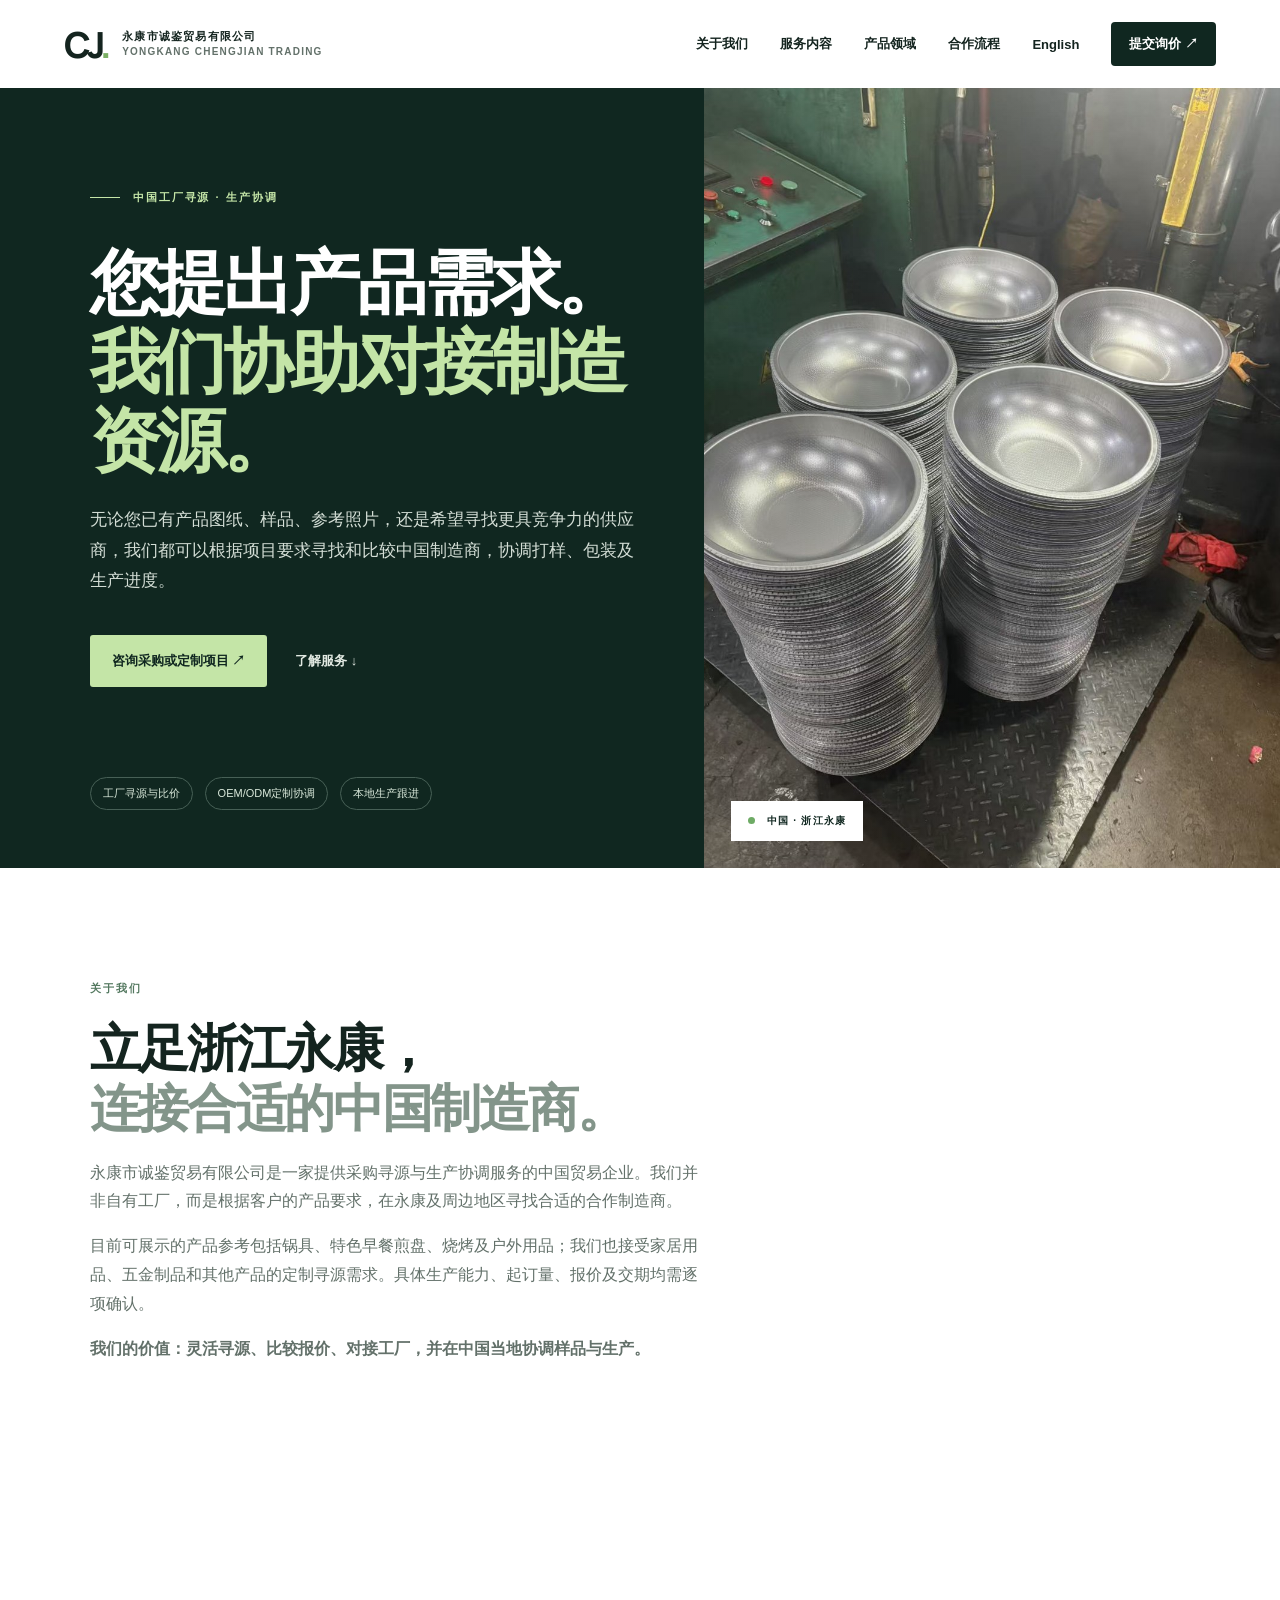
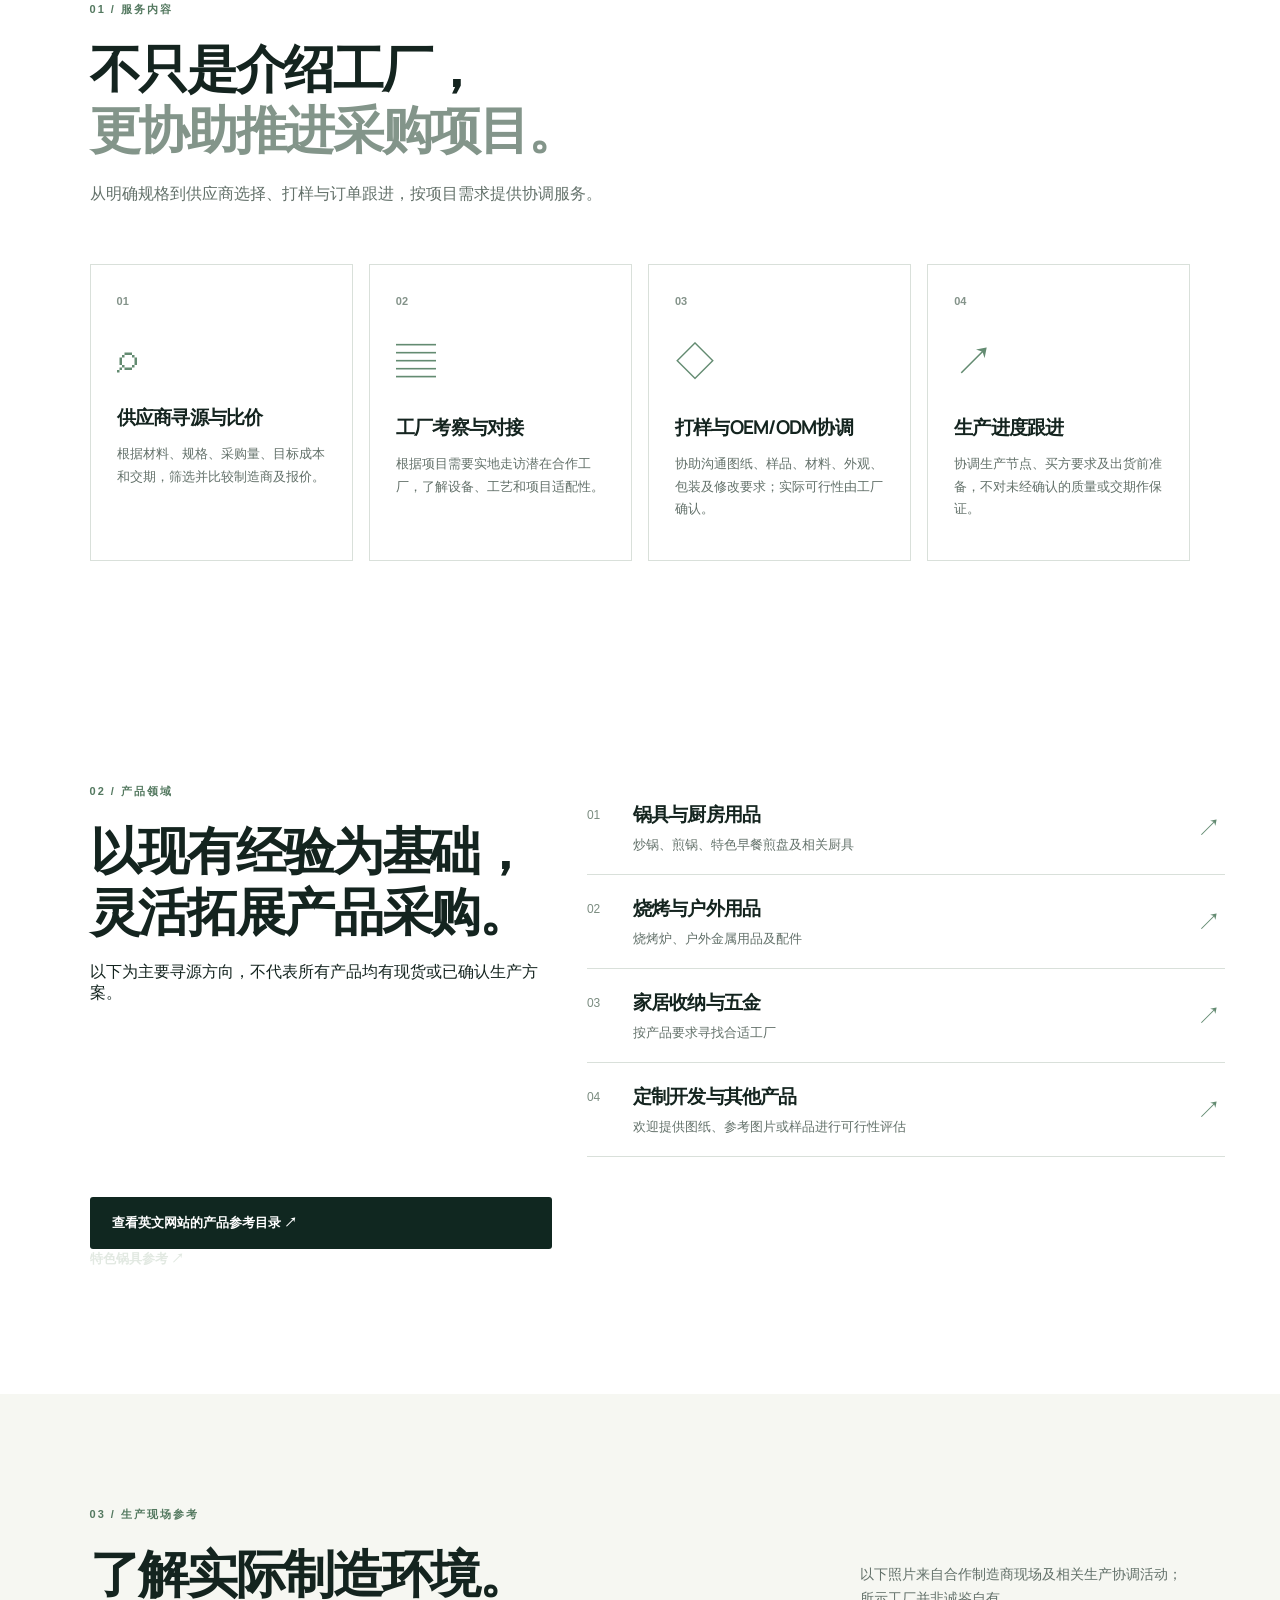
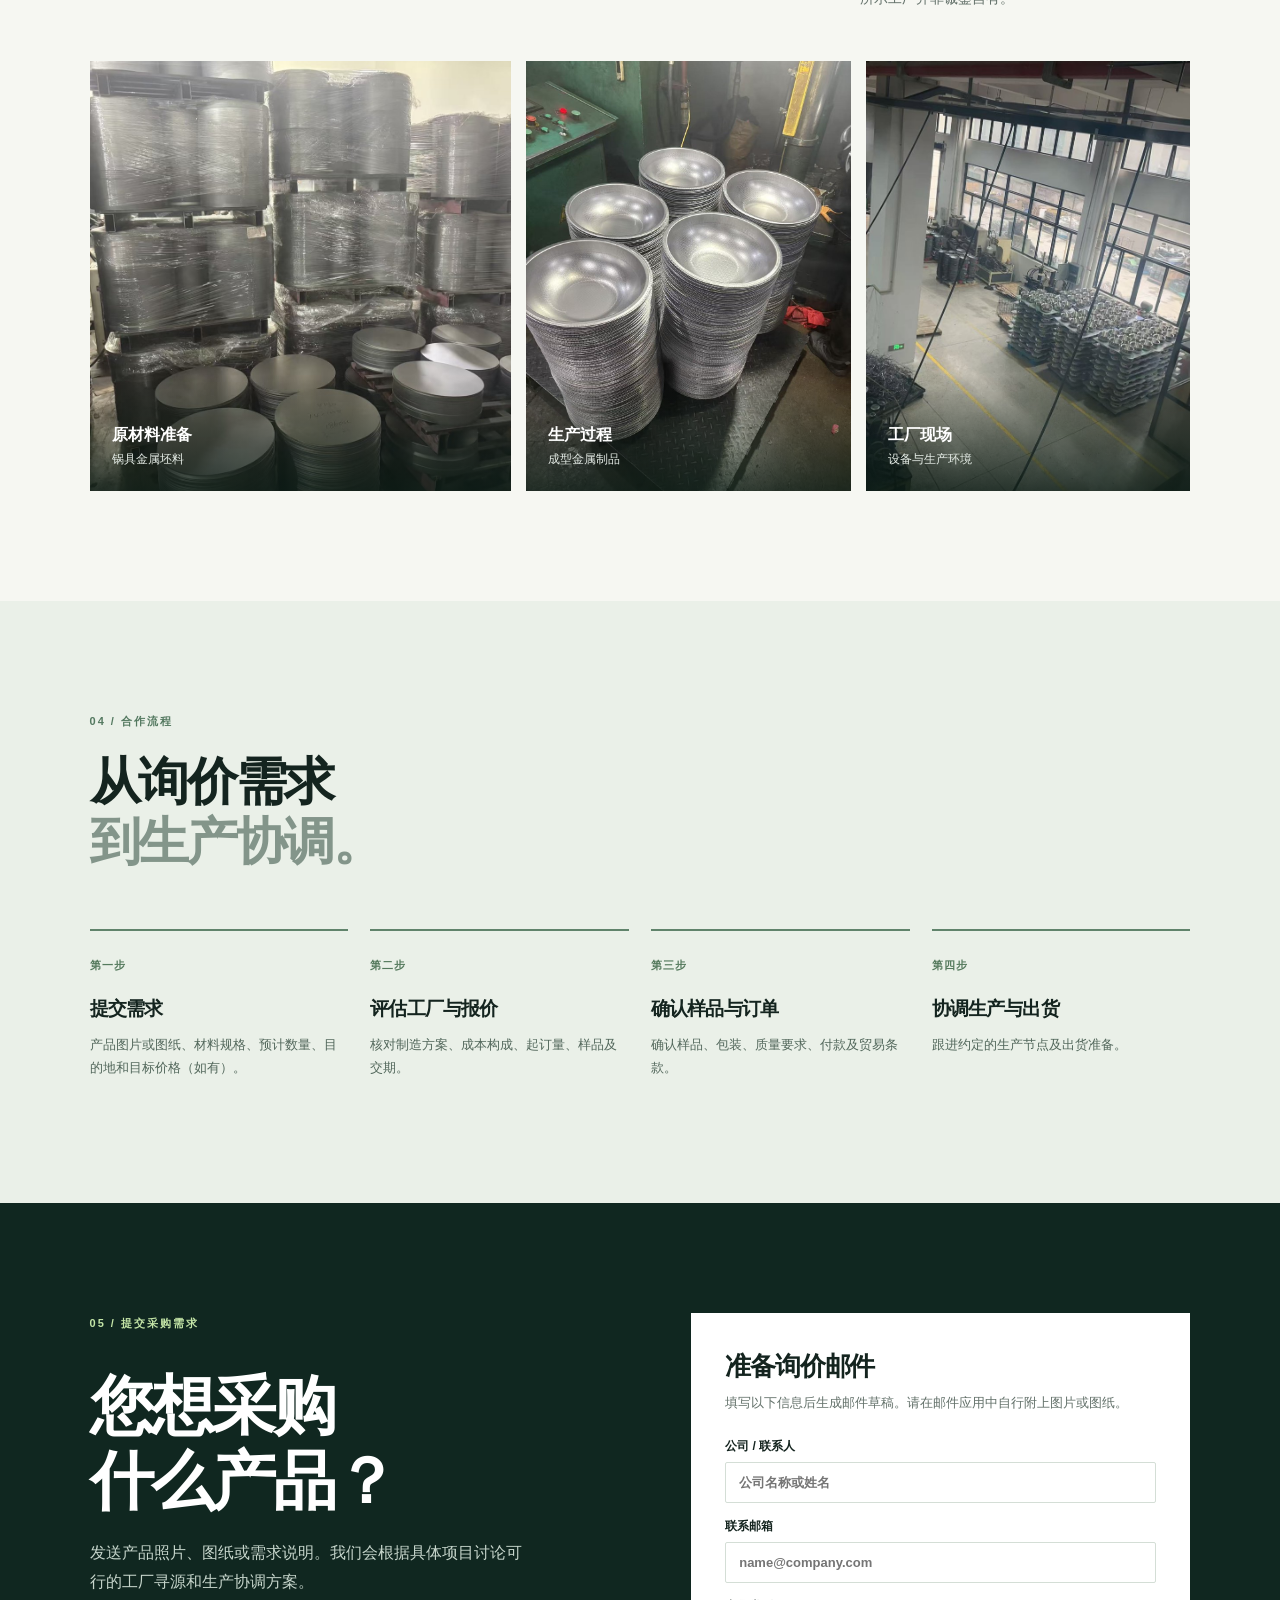
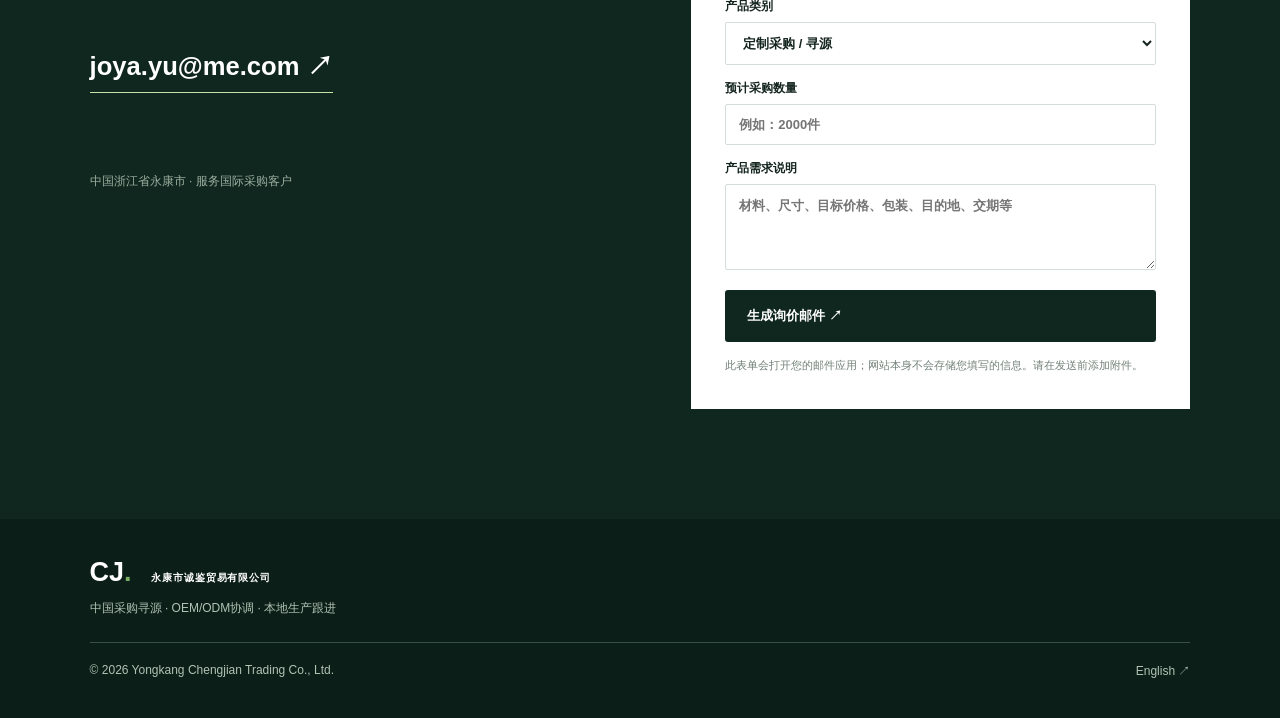
==== zh.html @ ac037ab6 "Add Chinese-language sourcing and manufacturing coordination website" ====
<!doctype html>
<html lang="zh-CN"><head><meta charset="utf-8"><meta name="viewport" content="width=device-width,initial-scale=1"><meta name="description" content="永康市诚鉴贸易有限公司——中国制造商寻源、OEM/ODM定制生产协调、工厂对接和订单跟进。"><title>永康市诚鉴贸易有限公司 | 采购寻源与生产协调</title><link rel="stylesheet" href="styles.css"><style>body{font-family:Inter,"Noto Sans SC","PingFang SC","Microsoft YaHei",sans-serif}.zh-note{font-size:.88rem;opacity:.8}.zh-grid{display:grid;grid-template-columns:repeat(3,minmax(0,1fr));gap:20px}.zh-grid article{border:1px solid #ddd;padding:24px}.zh-grid h3{margin:0 0 12px}@media(max-width:800px){.zh-grid{grid-template-columns:1fr}}</style></head><body>
<header class="header"><a class="brand" href="#home"><span class="brand-mark">CJ<span class="dot">.</span></span><span class="brand-caption">永康市诚鉴贸易有限公司<br><small>YONGKANG CHENGJIAN TRADING</small></span></a><nav aria-label="主导航"><a href="#about">关于我们</a><a href="#services">服务内容</a><a href="#categories">产品领域</a><a href="#process">合作流程</a><a href="index.html" lang="en">English</a><a href="#contact" class="nav-cta">提交询价 ↗</a></nav><button class="menu" aria-label="展开菜单" aria-expanded="false">☰</button></header>
<main id="home"><section class="hero"><div class="hero-content"><div class="eyebrow"><span class="line"></span> 中国工厂寻源 · 生产协调</div><h1>您提出产品需求。<br><em>我们协助对接制造资源。</em></h1><p>无论您已有产品图纸、样品、参考照片，还是希望寻找更具竞争力的供应商，我们都可以根据项目要求寻找和比较中国制造商，协调打样、包装及生产进度。</p><div class="actions"><a class="btn btn-light" href="#contact">咨询采购或定制项目 ↗</a><a class="text-link" href="#services">了解服务 ↓</a></div><div class="hero-meta"><span>工厂寻源与比价</span><span>OEM/ODM定制协调</span><span>本地生产跟进</span></div></div><div class="hero-photo" role="img" aria-label="合作制造商的金属制品生产现场"><div class="photo-caption"><span class="live-dot"></span> 中国 · 浙江永康</div></div></section>
<section class="section" id="about"><div class="section-head"><span class="kicker">关于我们</span><h2>立足浙江永康，<br><span>连接合适的中国制造商。</span></h2><p>永康市诚鉴贸易有限公司是一家提供采购寻源与生产协调服务的中国贸易企业。我们并非自有工厂，而是根据客户的产品要求，在永康及周边地区寻找合适的合作制造商。</p><p>目前可展示的产品参考包括锅具、特色早餐煎盘、烧烤及户外用品；我们也接受家居用品、五金制品和其他产品的定制寻源需求。具体生产能力、起订量、报价及交期均需逐项确认。</p><p><strong>我们的价值：灵活寻源、比较报价、对接工厂，并在中国当地协调样品与生产。</strong></p></div></section>
<section class="intro section" id="services"><div class="section-head"><span class="kicker">01 / 服务内容</span><h2>不只是介绍工厂，<br><span>更协助推进采购项目。</span></h2><p>从明确规格到供应商选择、打样与订单跟进，按项目需求提供协调服务。</p></div><div class="service-grid"><article class="service"><span class="service-num">01</span><div class="service-icon">⌕</div><h3>供应商寻源与比价</h3><p>根据材料、规格、采购量、目标成本和交期，筛选并比较制造商及报价。</p></article><article class="service"><span class="service-num">02</span><div class="service-icon">▤</div><h3>工厂考察与对接</h3><p>根据项目需要实地走访潜在合作工厂，了解设备、工艺和项目适配性。</p></article><article class="service"><span class="service-num">03</span><div class="service-icon">◇</div><h3>打样与OEM/ODM协调</h3><p>协助沟通图纸、样品、材料、外观、包装及修改要求；实际可行性由工厂确认。</p></article><article class="service"><span class="service-num">04</span><div class="service-icon">↗</div><h3>生产进度跟进</h3><p>协调生产节点、买方要求及出货前准备，不对未经确认的质量或交期作保证。</p></article></div></section>
<section class="categories section" id="categories"><div><span class="kicker">02 / 产品领域</span><h2>以现有经验为基础，<br>灵活拓展产品采购。</h2><p>以下为主要寻源方向，不代表所有产品均有现货或已确认生产方案。</p></div><div class="category-list"><div><span class="category-index">01</span><h3>锅具与厨房用品</h3><p>炒锅、煎锅、特色早餐煎盘及相关厨具</p><span class="arrow">↗</span></div><div><span class="category-index">02</span><h3>烧烤与户外用品</h3><p>烧烤炉、户外金属用品及配件</p><span class="arrow">↗</span></div><div><span class="category-index">03</span><h3>家居收纳与五金</h3><p>按产品要求寻找合适工厂</p><span class="arrow">↗</span></div><div><span class="category-index">04</span><h3>定制开发与其他产品</h3><p>欢迎提供图纸、参考图片或样品进行可行性评估</p><span class="arrow">↗</span></div></div><p><a class="btn btn-dark" href="index.html#products">查看英文网站的产品参考目录 ↗</a> <a class="text-link" href="index.html#specialty">特色锅具参考 ↗</a></p></section>
<section class="showcase section" id="experience"><div class="showcase-heading"><div><span class="kicker">03 / 生产现场参考</span><h2>了解实际制造环境。</h2></div><p>以下照片来自合作制造商现场及相关生产协调活动；所示工厂并非诚鉴自有。</p></div><div class="photo-grid"><figure class="photo photo-a"><img src="assets/factory-3.jpg" alt="金属圆片原材料" loading="lazy"><figcaption><strong>原材料准备</strong><span>锅具金属坯料</span></figcaption></figure><figure class="photo photo-b"><img src="assets/factory-4.jpg" alt="成型锅具部件" loading="lazy"><figcaption><strong>生产过程</strong><span>成型金属制品</span></figcaption></figure><figure class="photo photo-c"><img src="assets/factory-1.jpg" alt="合作制造商生产环境" loading="lazy"><figcaption><strong>工厂现场</strong><span>设备与生产环境</span></figcaption></figure></div></section>
<section class="process section" id="process"><div class="section-head"><span class="kicker">04 / 合作流程</span><h2>从询价需求<br><span>到生产协调。</span></h2></div><div class="steps"><div><span>第一步</span><h3>提交需求</h3><p>产品图片或图纸、材料规格、预计数量、目的地和目标价格（如有）。</p></div><div><span>第二步</span><h3>评估工厂与报价</h3><p>核对制造方案、成本构成、起订量、样品及交期。</p></div><div><span>第三步</span><h3>确认样品与订单</h3><p>确认样品、包装、质量要求、付款及贸易条款。</p></div><div><span>第四步</span><h3>协调生产与出货</h3><p>跟进约定的生产节点及出货准备。</p></div></div></section>
<section class="contact section" id="contact"><div class="contact-left"><span class="kicker">05 / 提交采购需求</span><h2>您想采购<br>什么产品？</h2><p>发送产品照片、图纸或需求说明。我们会根据具体项目讨论可行的工厂寻源和生产协调方案。</p><a href="mailto:joya.yu@me.com" class="email-link">joya.yu@me.com ↗</a><div class="location">中国浙江省永康市 · 服务国际采购客户</div></div><div class="contact-panel"><h3>准备询价邮件</h3><p>填写以下信息后生成邮件草稿。请在邮件应用中自行附上图片或图纸。</p><form id="rfq"><label>公司 / 联系人<input name="name" required placeholder="公司名称或姓名"></label><label>联系邮箱<input name="email" type="email" required placeholder="name@company.com"></label><label>产品类别<select name="category"><option>定制采购 / 寻源</option><option>锅具及厨房用品</option><option>特色早餐煎盘</option><option>烧烤及户外用品</option><option>家居用品</option><option>五金及金属制品</option><option>OEM/ODM产品开发</option><option>寻找替代供应商 / 比价</option><option>其他</option></select></label><label>预计采购数量<input name="quantity" placeholder="例如：2000件"></label><label>产品需求说明<textarea name="details" rows="4" required placeholder="材料、尺寸、目标价格、包装、目的地、交期等"></textarea></label><button class="btn btn-dark" type="submit">生成询价邮件 ↗</button><small>此表单会打开您的邮件应用；网站本身不会存储您填写的信息。请在发送前添加附件。</small></form></div></section></main>
<footer><div class="footer-brand">CJ<span>.</span> <small>永康市诚鉴贸易有限公司</small></div><p>中国采购寻源 · OEM/ODM协调 · 本地生产跟进</p><div><span>© <span id="year"></span> Yongkang Chengjian Trading Co., Ltd.</span><a href="index.html">English ↗</a></div></footer><script src="script.js"></script></body></html>
---- styles.css ----
@import url('https://fonts.googleapis.com/css2?family=DM+Sans:wght@400;500;600;700&family=Manrope:wght@400;500;600;700;800&display=swap');:root{--ink:#14241f;--deep:#102720;--accent:#c4e5a7;--muted:#63716a;--line:#d9e0da;--cream:#f6f7f2}*{box-sizing:border-box}html{scroll-behavior:smooth}body{margin:0;font-family:'DM Sans',Arial,sans-serif;color:var(--ink);background:#fff}h1,h2,h3,p{margin-top:0}h1,h2,h3{font-family:Manrope,Arial,sans-serif;letter-spacing:-.045em}a{color:inherit;text-decoration:none}button,input,textarea,select{font:inherit}.header{height:88px;padding:0 clamp(24px,5vw,86px);display:flex;align-items:center;justify-content:space-between;background:#fff}.brand{display:flex;align-items:center;gap:14px}.brand-mark{font-family:Manrope;font-size:36px;font-weight:800;letter-spacing:-.1em}.dot,.footer-brand span{color:#7aaf64}.brand-caption{font-size:11px;line-height:1.35;font-weight:800;letter-spacing:.11em}.brand-caption small{font-size:10px;color:var(--muted)}nav{display:flex;align-items:center;gap:32px;font-size:13px;font-weight:700}nav a:hover{color:#438357}.nav-cta{padding:13px 18px;background:var(--deep);color:#fff;border-radius:4px}.nav-cta:hover{color:#fff;background:#315544}.menu{display:none}.hero{min-height:690px;background:var(--deep);color:#fff;display:grid;grid-template-columns:55% 45%;overflow:hidden}.hero-content{padding:clamp(65px,8vw,126px) 5vw 58px clamp(24px,7vw,112px);position:relative;z-index:1}.eyebrow,.kicker{font-size:11px;letter-spacing:.18em;font-weight:800}.eyebrow{color:var(--accent);display:flex;align-items:center;gap:13px}.line{width:30px;height:1px;background:var(--accent)}h1{font-size:clamp(46px,5.5vw,82px);line-height:1.12;margin:36px 0 27px;font-weight:700}h1 em{font-style:normal;color:var(--accent)}.hero p{max-width:560px;color:#d4ded6;font-size:17px;line-height:1.8}.actions{display:flex;align-items:center;gap:28px;margin-top:38px}.btn{border:0;cursor:pointer;padding:17px 22px;border-radius:3px;font-weight:800;font-size:13px;display:inline-flex;justify-content:space-between;gap:28px;align-items:center}.btn-light{background:var(--accent);color:var(--deep)}.btn-light:hover{background:#e2f5d2}.text-link{font-size:13px;color:#e2e9e2;font-weight:700}.hero-meta{display:flex;flex-wrap:wrap;gap:12px;margin-top:90px}.hero-meta span{border:1px solid #476056;border-radius:50px;padding:8px 12px;font-size:11px;color:#d9e8da}.hero-photo{background:linear-gradient(90deg,#10272022,#10272000),url('assets/factory-4.jpg') center/cover;position:relative;min-height:450px}.photo-caption{position:absolute;bottom:27px;left:27px;background:#fff;color:var(--deep);padding:13px 17px;font-size:10px;letter-spacing:.12em;font-weight:800}.live-dot{display:inline-block;background:#6eab65;width:7px;height:7px;border-radius:50%;margin-right:8px}.section{padding:110px clamp(24px,7vw,112px)}.kicker{color:#547960}.section-head{max-width:850px}.section-head h2,.showcase h2,.categories h2,.process h2,.contact h2{font-size:clamp(36px,4vw,60px);line-height:1.18;margin:20px 0 22px}.section-head h2 span{color:#83958a}.section-head>p{color:var(--muted);max-width:620px;line-height:1.8;font-size:16px}.service-grid{display:grid;grid-template-columns:repeat(4,1fr);gap:16px;margin-top:55px}.service{border:1px solid var(--line);padding:26px;min-height:285px}.service-num{font-size:11px;color:#84938a;font-weight:800}.service-icon{font-size:40px;margin:25px 0;color:#638b71}.service h3{font-size:19px;letter-spacing:-.04em;margin-bottom:12px}.service p{font-size:13px;color:var(--muted);line-height:1.75}.showcase{background:var(--cream)}.showcase-heading{display:flex;justify-content:space-between;gap:40px;align-items:end}.showcase-heading>p{max-width:330px;color:var(--muted);font-size:14px;line-height:1.75}.photo-grid{display:grid;grid-template-columns:1.3fr 1fr 1fr;gap:15px;margin-top:36px}.photo{position:relative;margin:0;height:430px;overflow:hidden;background:#c5ccc4}.photo img{width:100%;height:100%;object-fit:cover;transition:transform .3s}.photo:hover img{transform:scale(1.035)}.photo figcaption{position:absolute;bottom:0;left:0;right:0;padding:50px 22px 23px;background:linear-gradient(transparent,#0b1c16cb);color:#fff;display:grid;gap:5px}.photo figcaption strong{font-size:16px}.photo figcaption span{font-size:12px;color:#e5ece6}.showcase-note{font-size:12px;color:#728078;margin:20px 0 0}.categories{display:grid;grid-template-columns:42% 58%;gap:35px}.category-list>div{display:grid;grid-template-columns:38px 1fr 28px;align-items:center;gap:8px;border-bottom:1px solid var(--line);padding:20px 0}.category-index{font-size:12px;color:#7b8c80}.category-list h3{font-size:19px;margin:0;grid-column:2}.category-list p{grid-column:2;margin:0;color:var(--muted);font-size:13px}.arrow{grid-column:3;grid-row:1/3;font-size:24px;color:#638b71}.process{background:#eaf0e8}.steps{display:grid;grid-template-columns:repeat(4,1fr);gap:22px;margin-top:60px}.steps>div{border-top:2px solid #60836b;padding-top:24px}.steps span{font-size:11px;color:#557a5d;font-weight:800;letter-spacing:.1em}.steps h3{font-size:19px;margin:22px 0 12px}.steps p{font-size:13px;line-height:1.75;color:#52675b}.contact{background:var(--deep);color:#fff;display:grid;grid-template-columns:1fr 1fr;gap:clamp(30px,8vw,130px)}.contact .kicker{color:var(--accent)}.contact h2{font-size:clamp(46px,5vw,75px);margin-top:35px}.contact-left>p{max-width:440px;color:#c6d5cb;line-height:1.8}.email-link{display:inline-block;margin-top:36px;font-size:clamp(19px,2vw,27px);font-weight:700;border-bottom:1px solid var(--accent);padding-bottom:8px}.location{margin-top:80px;font-size:12px;color:#9caf9f}.contact-panel{background:#fff;color:var(--ink);padding:34px}.contact-panel h3{font-size:26px;margin-bottom:8px}.contact-panel>p{font-size:13px;line-height:1.7;color:var(--muted)}form{display:grid;gap:15px;margin-top:24px}label{font-size:12px;font-weight:800;display:grid;gap:7px}input,textarea,select{width:100%;padding:12px 13px;border:1px solid #d4ded6;border-radius:2px;background:#fff;font-size:13px;color:var(--ink)}input:focus,textarea:focus,select:focus{outline:2px solid #9ac48b}.btn-dark{background:var(--deep);color:#fff;width:100%;margin-top:5px}form small{font-size:11px;color:#728078;line-height:1.6}footer{padding:38px clamp(24px,7vw,112px);background:#0b1e17;color:#b2c3b5}.footer-brand{color:#fff;font-size:27px;font-weight:800}.footer-brand small{font-size:10px;letter-spacing:.09em;margin-left:12px}footer p{font-size:12px;margin:12px 0 25px}footer>div:last-child{border-top:1px solid #355043;padding-top:20px;display:flex;justify-content:space-between;font-size:12px}@media(max-width:950px){.service-grid,.steps{grid-template-columns:repeat(2,1fr)}.hero{grid-template-columns:1fr}.hero-photo{min-height:380px}.hero-meta{margin-top:50px}.categories{grid-template-columns:1fr}.contact{grid-template-columns:1fr}.showcase-heading{display:block}.photo-grid{grid-template-columns:repeat(3,1fr)}.photo{height:340px}}@media(max-width:650px){.header{height:72px}.brand-mark{font-size:29px}.brand-caption{font-size:9px}.brand-caption small{font-size:8px}nav{display:none;position:absolute;top:72px;left:0;right:0;background:white;padding:25px;z-index:5;flex-direction:column;align-items:stretch}nav.open{display:flex}.menu{display:block;background:transparent;border:0;font-size:25px}.hero-content{padding:72px 24px 40px}.hero h1{font-size:45px}.hero p{font-size:15px}.actions{flex-wrap:wrap}.section{padding:72px 24px}.service-grid,.steps{grid-template-columns:1fr}.service{min-height:220px}.photo-grid{grid-template-columns:1fr}.photo{height:350px}.contact-panel{padding:25px}.location{margin-top:40px}footer>div:last-child{gap:12px;flex-wrap:wrap}}

/* Supplier product references */
.product-section{background:#fff}.product-top{display:flex;justify-content:space-between;gap:40px;align-items:end;margin-bottom:35px}.product-top h2{font-size:clamp(36px,4vw,60px);line-height:1.18;margin:20px 0 0}.product-top>p{max-width:400px;color:var(--muted);font-size:14px;line-height:1.75}.product-grid{display:grid;grid-template-columns:repeat(4,minmax(0,1fr));gap:18px}.product-card{border:1px solid var(--line);background:#fff;min-width:0}.product-image{aspect-ratio:1.13;background:#f6f7f4;display:flex;align-items:center;justify-content:center;overflow:hidden}.product-image img{width:100%;height:100%;object-fit:contain}.product-info{padding:19px}.product-code{font-size:10px;letter-spacing:.1em;color:#678270;font-weight:800}.product-info h3{font-size:17px;line-height:1.4;letter-spacing:-.03em;margin:9px 0}.product-info p{font-size:12px;line-height:1.65;color:var(--muted);min-height:40px}.spec-sep{padding:0 4px}.product-info a{display:inline-block;font-size:12px;font-weight:800;border-bottom:1px solid #7da98b;padding-bottom:5px}.product-bottom{margin-top:36px;border-top:1px solid var(--line);padding-top:24px;display:flex;align-items:center;justify-content:space-between;gap:25px}.product-bottom p{margin:0;max-width:600px;color:var(--muted);line-height:1.6}.product-bottom .btn{width:auto;white-space:nowrap}@media(max-width:1100px){.product-grid{grid-template-columns:repeat(3,minmax(0,1fr))}}@media(max-width:800px){.product-grid{grid-template-columns:repeat(2,minmax(0,1fr))}.product-top{display:block}.product-top>p{margin-top:20px}}@media(max-width:520px){.product-grid{grid-template-columns:1fr}.product-bottom{display:block}.product-bottom .btn{margin-top:20px}.product-info p{min-height:0}}

/* Buyer-facing quality documentation */
.quality-section{background:#f0f5f1;color:#183b32}.quality-layout{display:grid;grid-template-columns:minmax(0,1.15fr) minmax(300px,.85fr);gap:clamp(2rem,6vw,6rem);align-items:start}.quality-section h2{margin:1rem 0 1.5rem;line-height:1.13}.quality-section h2 span{color:#4e7566}.quality-section p{line-height:1.75;max-width:670px}.quality-section .btn{display:inline-flex;margin-top:1.4rem}.quality-aside{background:#fff;padding:clamp(1.4rem,3vw,2.6rem);border-radius:12px;box-shadow:0 12px 40px rgba(24,59,50,.06)}.quality-item{padding-bottom:1.4rem;margin-bottom:1.4rem;border-bottom:1px solid #dbe5df}.quality-item>span{font-size:.72rem;letter-spacing:.12em;font-weight:700;color:#5a806f}.quality-item h3{font-size:1.22rem;margin:.6rem 0}.quality-item p{margin:0}.quality-disclaimer{font-size:.8rem;line-height:1.65;color:#60746a}@media(max-width:800px){.quality-layout{grid-template-columns:1fr}}

/* Cookware product references: no unlicensed or customer-exclusive product imagery */
.cookware-section{background:#f6f6f1}.cookware-placeholder{aspect-ratio:4/3;background:linear-gradient(140deg,#dbe1d7,#eef0e9);display:flex;flex-direction:column;align-items:center;justify-content:center;gap:12px;text-align:center;color:#25463a;padding:20px}.cookware-placeholder span{font-size:11px;letter-spacing:.18em;font-weight:700}.cookware-placeholder strong{font-size:clamp(38px,5vw,64px);font-weight:600;letter-spacing:-.05em}.cookware-placeholder small{font-size:12px;opacity:.7}.cookware-card .product-info p{line-height:1.6}
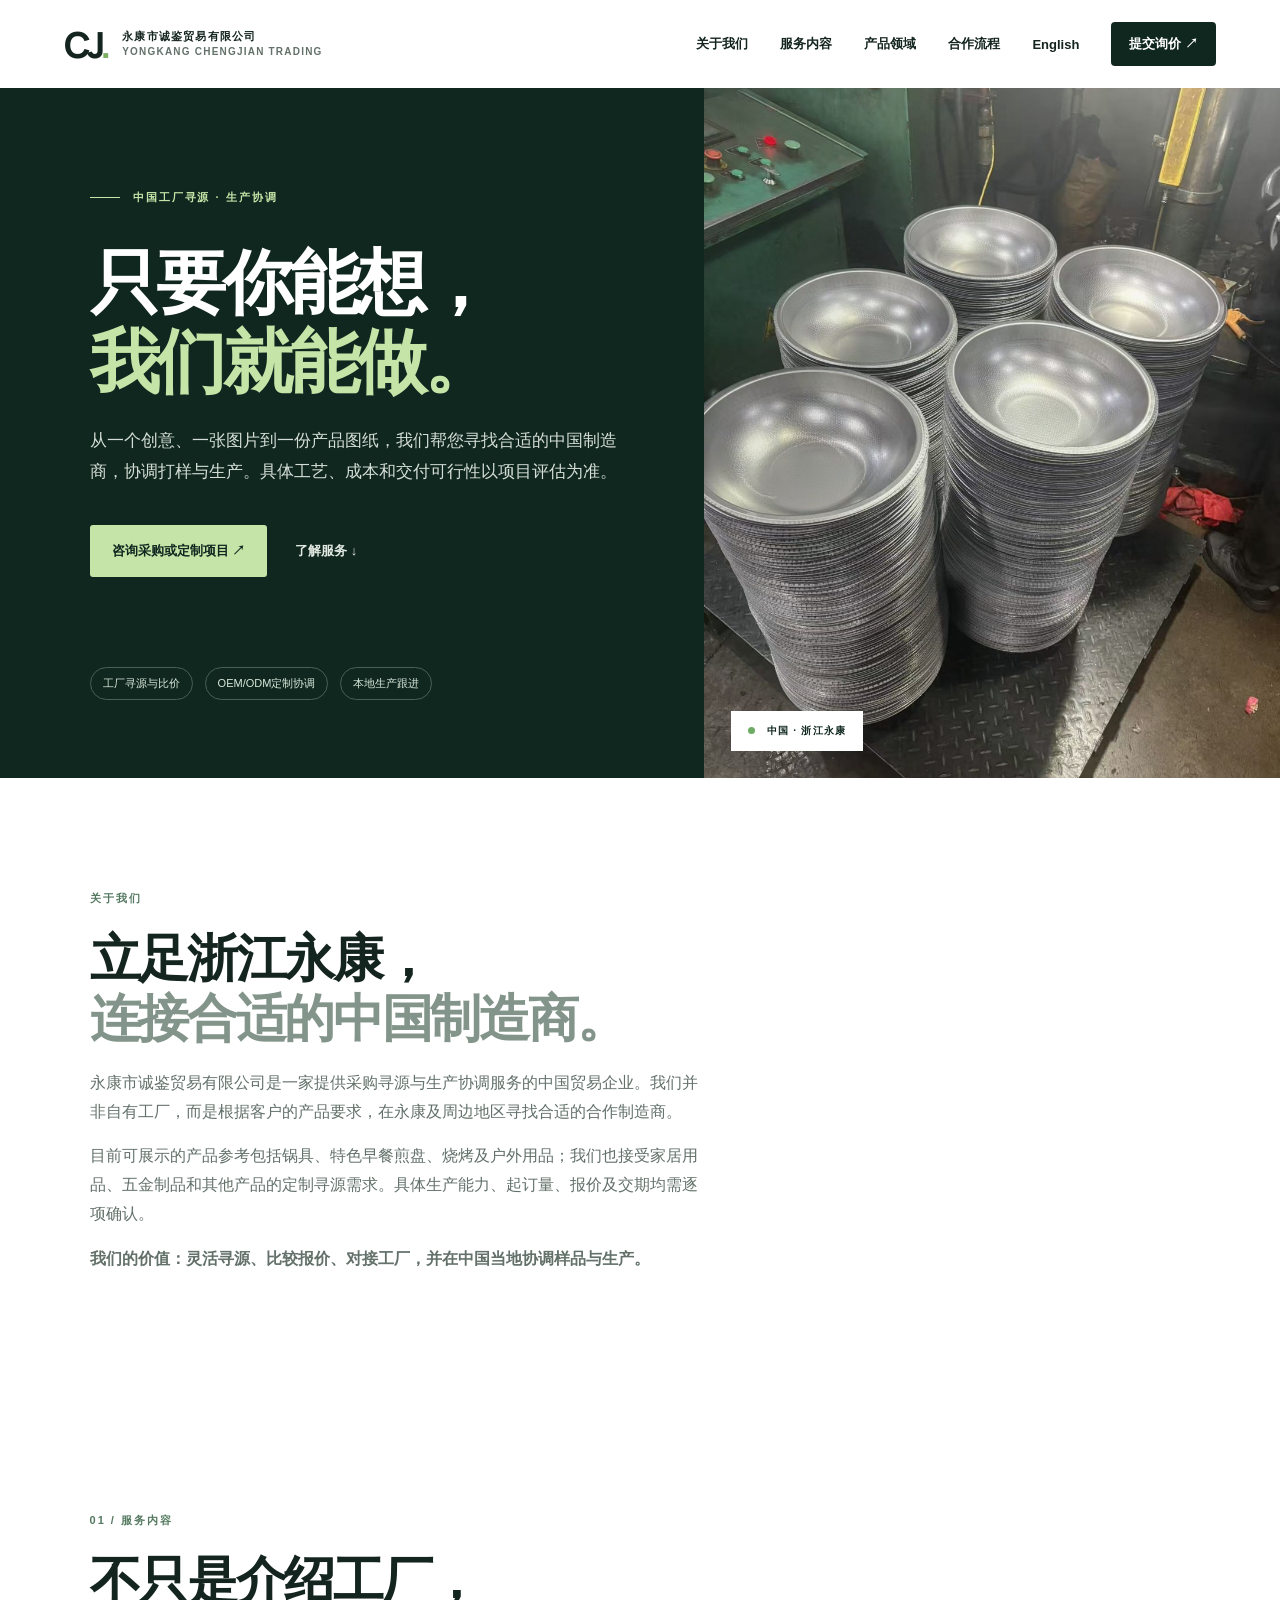
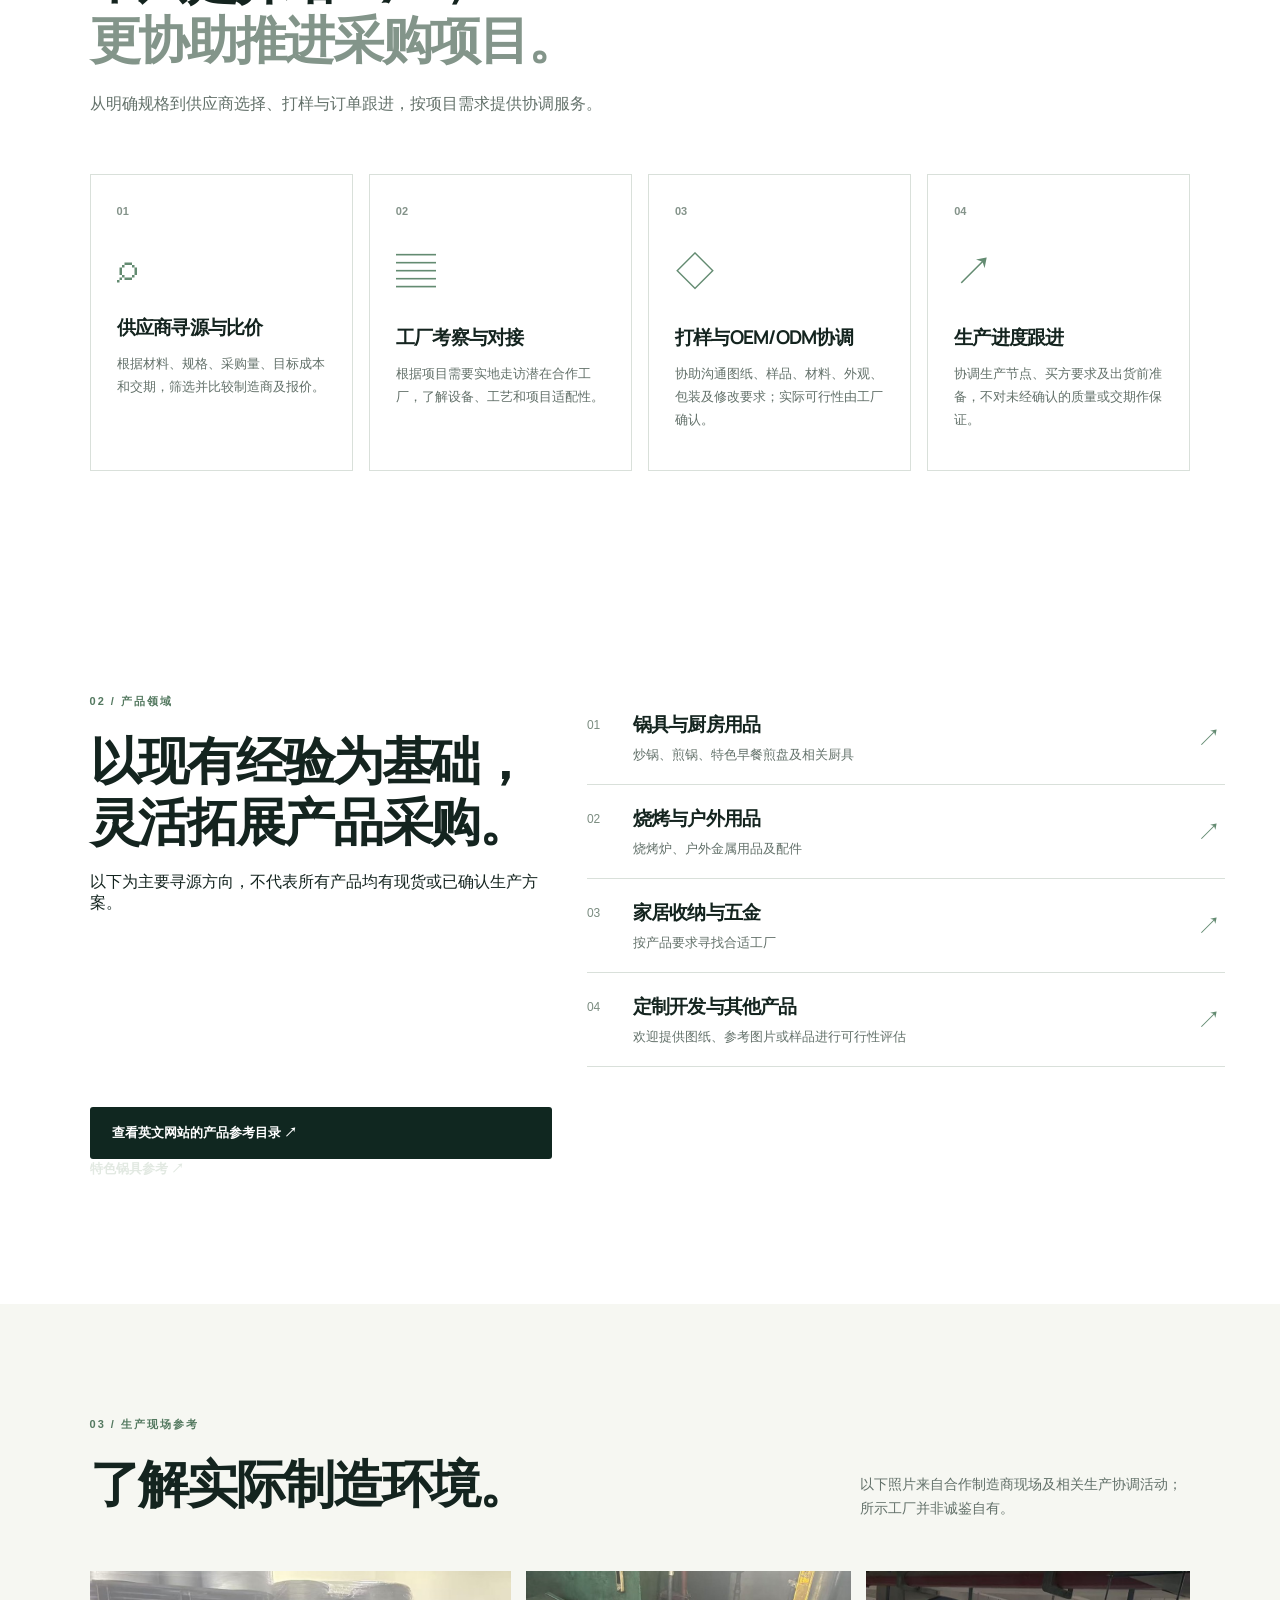
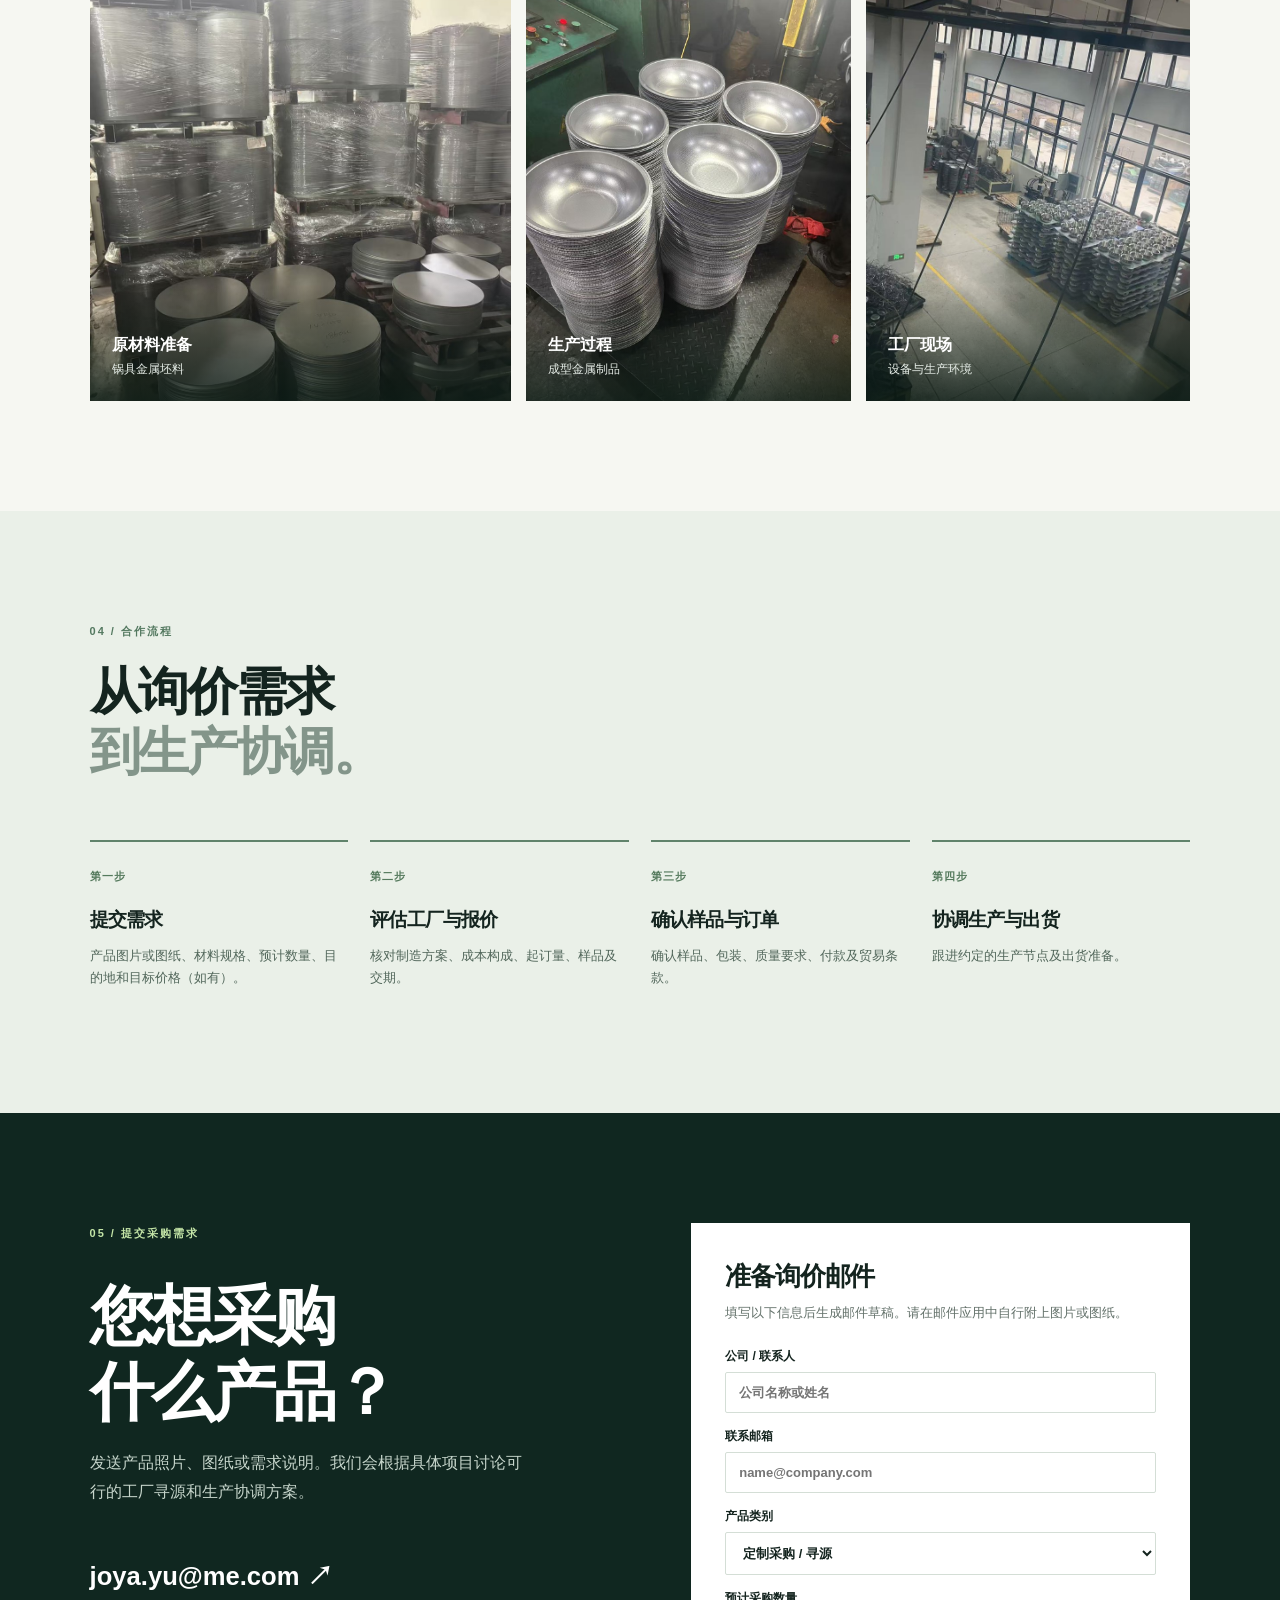
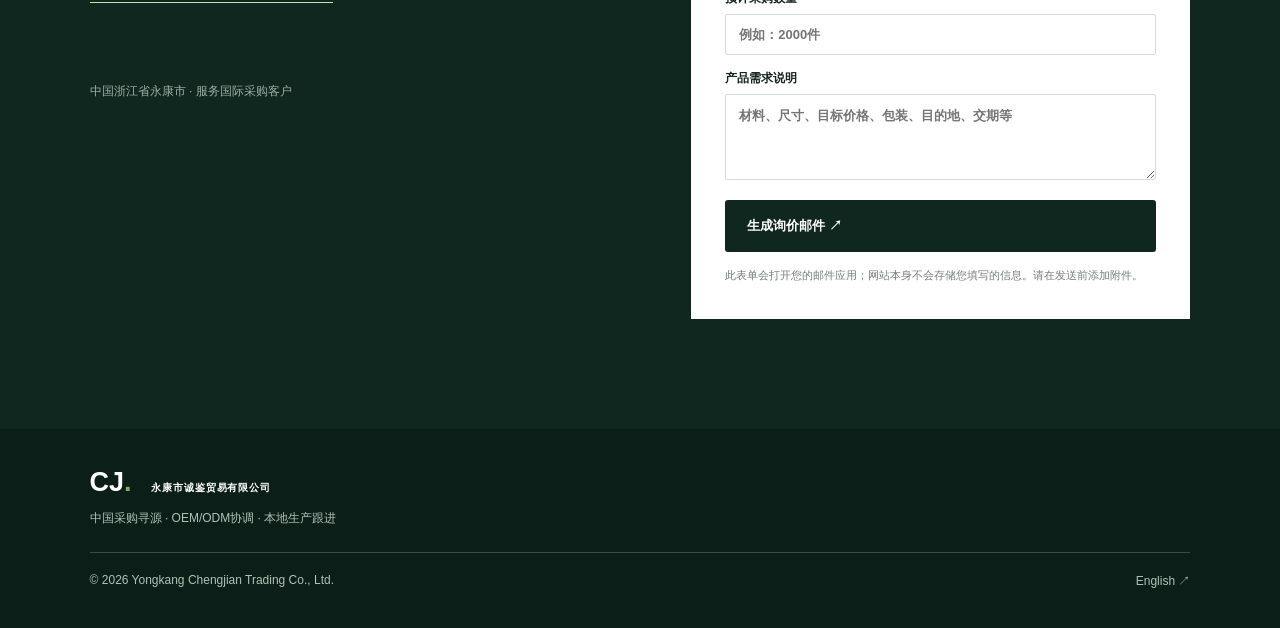
==== commit 199219da: "Feature imaginative sourcing tagline on Chinese homepage" ====
--- a/zh.html
+++ b/zh.html
@@ -1,7 +1,7 @@
 <!doctype html>
 <html lang="zh-CN"><head><meta charset="utf-8"><meta name="viewport" content="width=device-width,initial-scale=1"><meta name="description" content="永康市诚鉴贸易有限公司——中国制造商寻源、OEM/ODM定制生产协调、工厂对接和订单跟进。"><title>永康市诚鉴贸易有限公司 | 采购寻源与生产协调</title><link rel="stylesheet" href="styles.css"><style>body{font-family:Inter,"Noto Sans SC","PingFang SC","Microsoft YaHei",sans-serif}.zh-note{font-size:.88rem;opacity:.8}.zh-grid{display:grid;grid-template-columns:repeat(3,minmax(0,1fr));gap:20px}.zh-grid article{border:1px solid #ddd;padding:24px}.zh-grid h3{margin:0 0 12px}@media(max-width:800px){.zh-grid{grid-template-columns:1fr}}</style></head><body>
 <header class="header"><a class="brand" href="#home"><span class="brand-mark">CJ<span class="dot">.</span></span><span class="brand-caption">永康市诚鉴贸易有限公司<br><small>YONGKANG CHENGJIAN TRADING</small></span></a><nav aria-label="主导航"><a href="#about">关于我们</a><a href="#services">服务内容</a><a href="#categories">产品领域</a><a href="#process">合作流程</a><a href="index.html" lang="en">English</a><a href="#contact" class="nav-cta">提交询价 ↗</a></nav><button class="menu" aria-label="展开菜单" aria-expanded="false">☰</button></header>
-<main id="home"><section class="hero"><div class="hero-content"><div class="eyebrow"><span class="line"></span> 中国工厂寻源 · 生产协调</div><h1>您提出产品需求。<br><em>我们协助对接制造资源。</em></h1><p>无论您已有产品图纸、样品、参考照片，还是希望寻找更具竞争力的供应商，我们都可以根据项目要求寻找和比较中国制造商，协调打样、包装及生产进度。</p><div class="actions"><a class="btn btn-light" href="#contact">咨询采购或定制项目 ↗</a><a class="text-link" href="#services">了解服务 ↓</a></div><div class="hero-meta"><span>工厂寻源与比价</span><span>OEM/ODM定制协调</span><span>本地生产跟进</span></div></div><div class="hero-photo" role="img" aria-label="合作制造商的金属制品生产现场"><div class="photo-caption"><span class="live-dot"></span> 中国 · 浙江永康</div></div></section>
+<main id="home"><section class="hero"><div class="hero-content"><div class="eyebrow"><span class="line"></span> 中国工厂寻源 · 生产协调</div><h1>只要你能想，<br><em>我们就能做。</em></h1><p>从一个创意、一张图片到一份产品图纸，我们帮您寻找合适的中国制造商，协调打样与生产。具体工艺、成本和交付可行性以项目评估为准。</p><div class="actions"><a class="btn btn-light" href="#contact">咨询采购或定制项目 ↗</a><a class="text-link" href="#services">了解服务 ↓</a></div><div class="hero-meta"><span>工厂寻源与比价</span><span>OEM/ODM定制协调</span><span>本地生产跟进</span></div></div><div class="hero-photo" role="img" aria-label="合作制造商的金属制品生产现场"><div class="photo-caption"><span class="live-dot"></span> 中国 · 浙江永康</div></div></section>
 <section class="section" id="about"><div class="section-head"><span class="kicker">关于我们</span><h2>立足浙江永康，<br><span>连接合适的中国制造商。</span></h2><p>永康市诚鉴贸易有限公司是一家提供采购寻源与生产协调服务的中国贸易企业。我们并非自有工厂，而是根据客户的产品要求，在永康及周边地区寻找合适的合作制造商。</p><p>目前可展示的产品参考包括锅具、特色早餐煎盘、烧烤及户外用品；我们也接受家居用品、五金制品和其他产品的定制寻源需求。具体生产能力、起订量、报价及交期均需逐项确认。</p><p><strong>我们的价值：灵活寻源、比较报价、对接工厂，并在中国当地协调样品与生产。</strong></p></div></section>
 <section class="intro section" id="services"><div class="section-head"><span class="kicker">01 / 服务内容</span><h2>不只是介绍工厂，<br><span>更协助推进采购项目。</span></h2><p>从明确规格到供应商选择、打样与订单跟进，按项目需求提供协调服务。</p></div><div class="service-grid"><article class="service"><span class="service-num">01</span><div class="service-icon">⌕</div><h3>供应商寻源与比价</h3><p>根据材料、规格、采购量、目标成本和交期，筛选并比较制造商及报价。</p></article><article class="service"><span class="service-num">02</span><div class="service-icon">▤</div><h3>工厂考察与对接</h3><p>根据项目需要实地走访潜在合作工厂，了解设备、工艺和项目适配性。</p></article><article class="service"><span class="service-num">03</span><div class="service-icon">◇</div><h3>打样与OEM/ODM协调</h3><p>协助沟通图纸、样品、材料、外观、包装及修改要求；实际可行性由工厂确认。</p></article><article class="service"><span class="service-num">04</span><div class="service-icon">↗</div><h3>生产进度跟进</h3><p>协调生产节点、买方要求及出货前准备，不对未经确认的质量或交期作保证。</p></article></div></section>
 <section class="categories section" id="categories"><div><span class="kicker">02 / 产品领域</span><h2>以现有经验为基础，<br>灵活拓展产品采购。</h2><p>以下为主要寻源方向，不代表所有产品均有现货或已确认生产方案。</p></div><div class="category-list"><div><span class="category-index">01</span><h3>锅具与厨房用品</h3><p>炒锅、煎锅、特色早餐煎盘及相关厨具</p><span class="arrow">↗</span></div><div><span class="category-index">02</span><h3>烧烤与户外用品</h3><p>烧烤炉、户外金属用品及配件</p><span class="arrow">↗</span></div><div><span class="category-index">03</span><h3>家居收纳与五金</h3><p>按产品要求寻找合适工厂</p><span class="arrow">↗</span></div><div><span class="category-index">04</span><h3>定制开发与其他产品</h3><p>欢迎提供图纸、参考图片或样品进行可行性评估</p><span class="arrow">↗</span></div></div><p><a class="btn btn-dark" href="index.html#products">查看英文网站的产品参考目录 ↗</a> <a class="text-link" href="index.html#specialty">特色锅具参考 ↗</a></p></section>
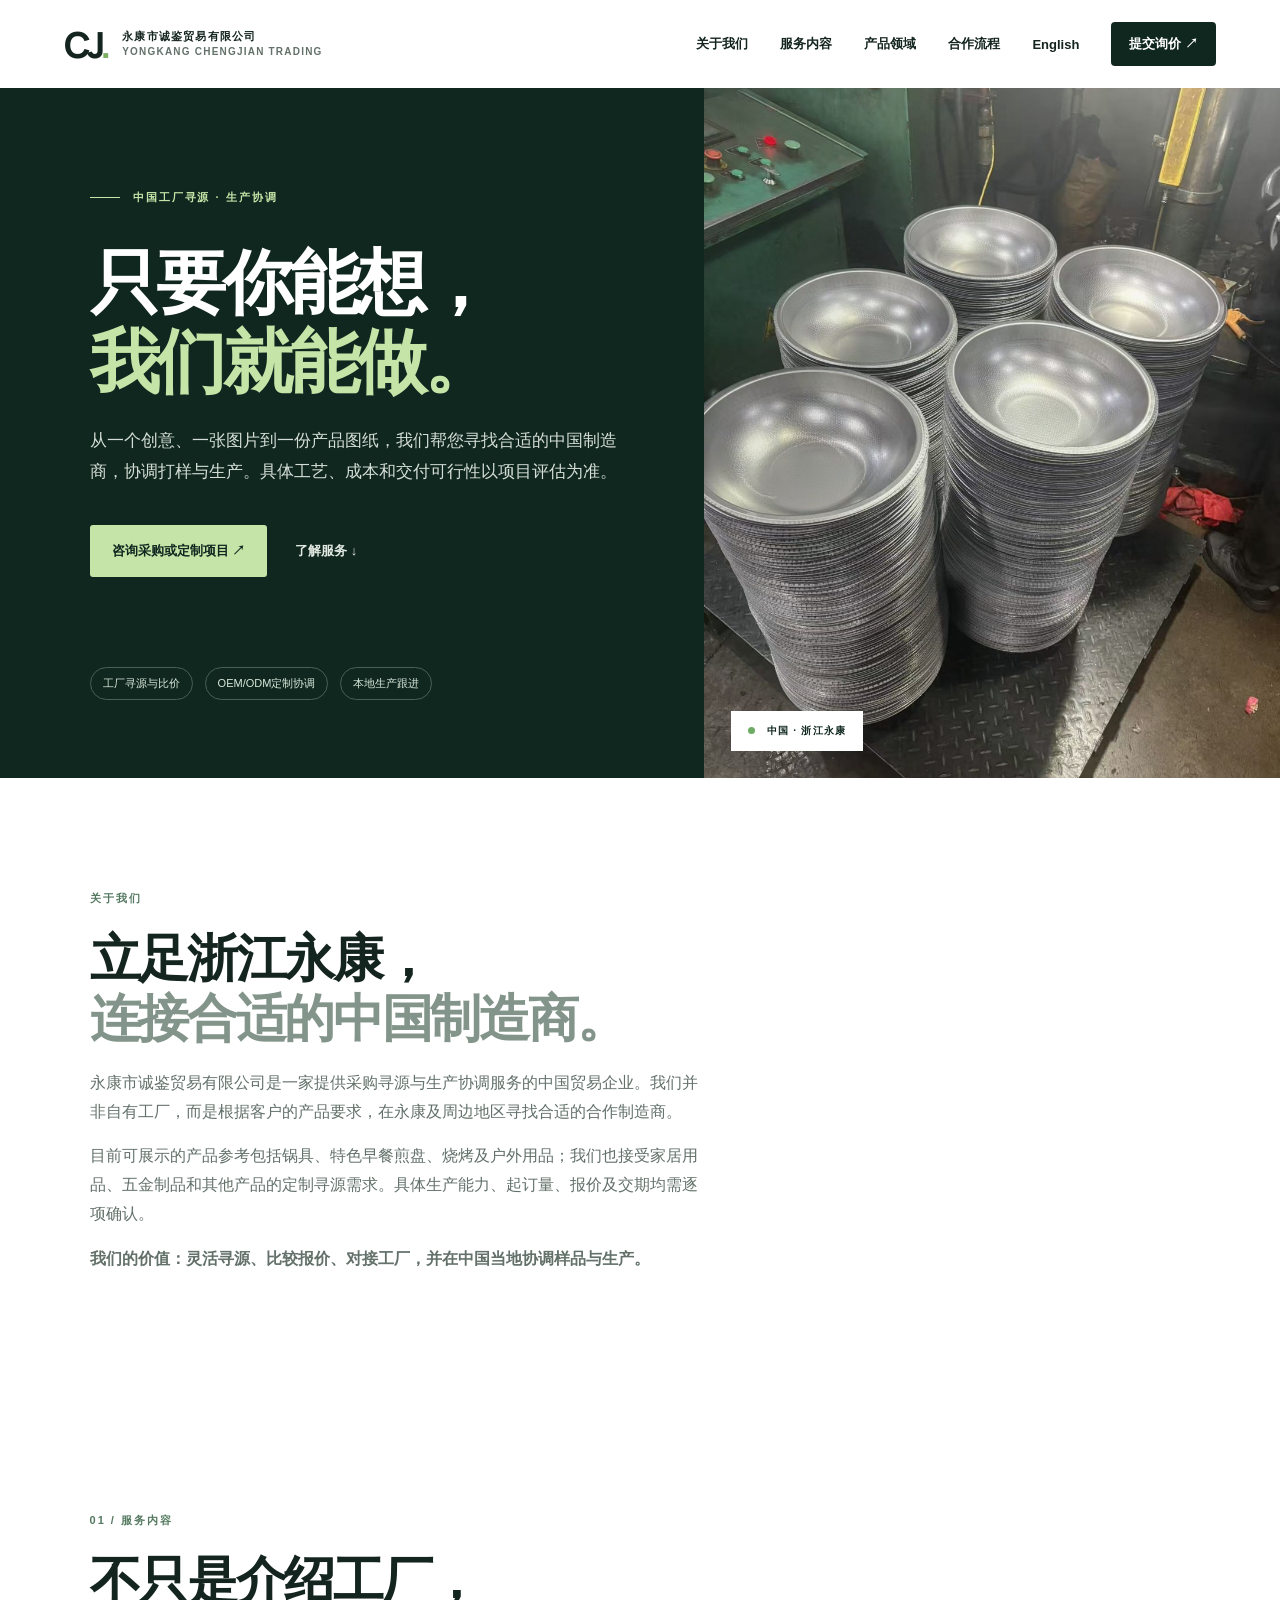
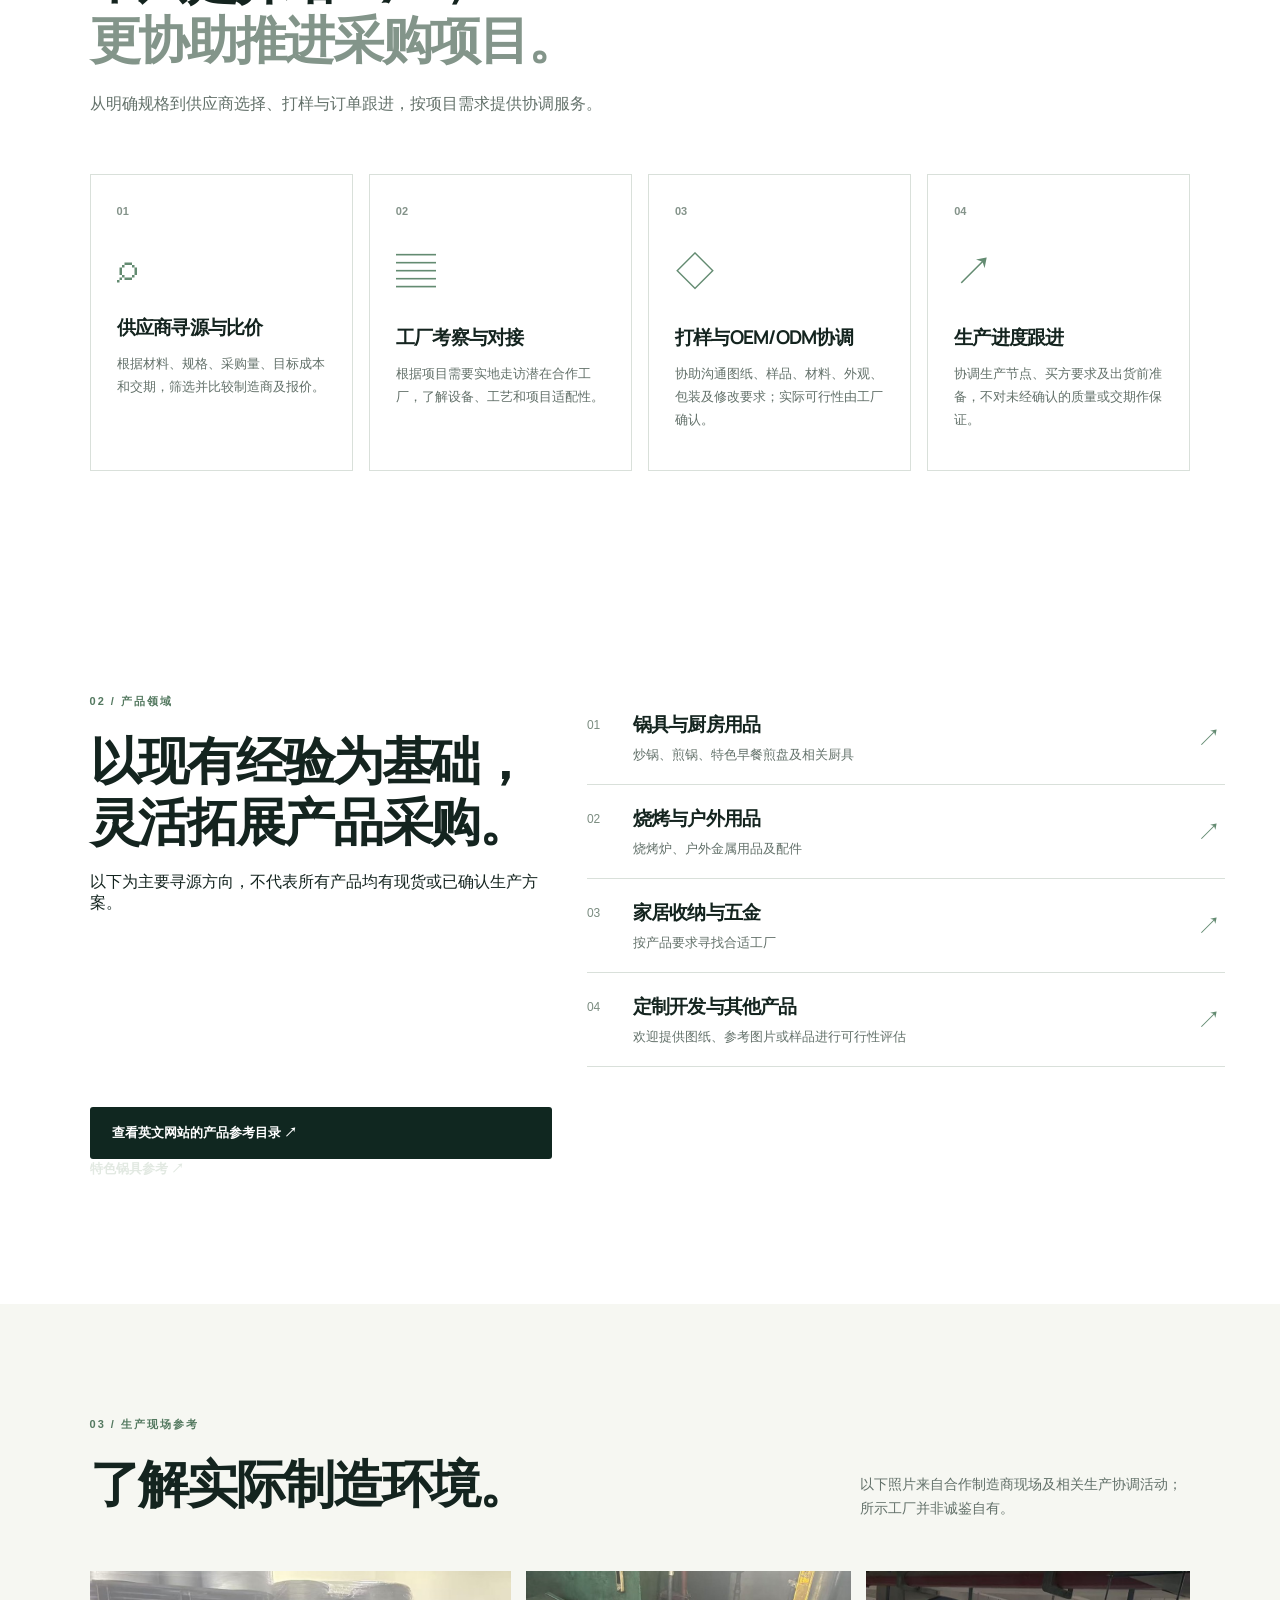
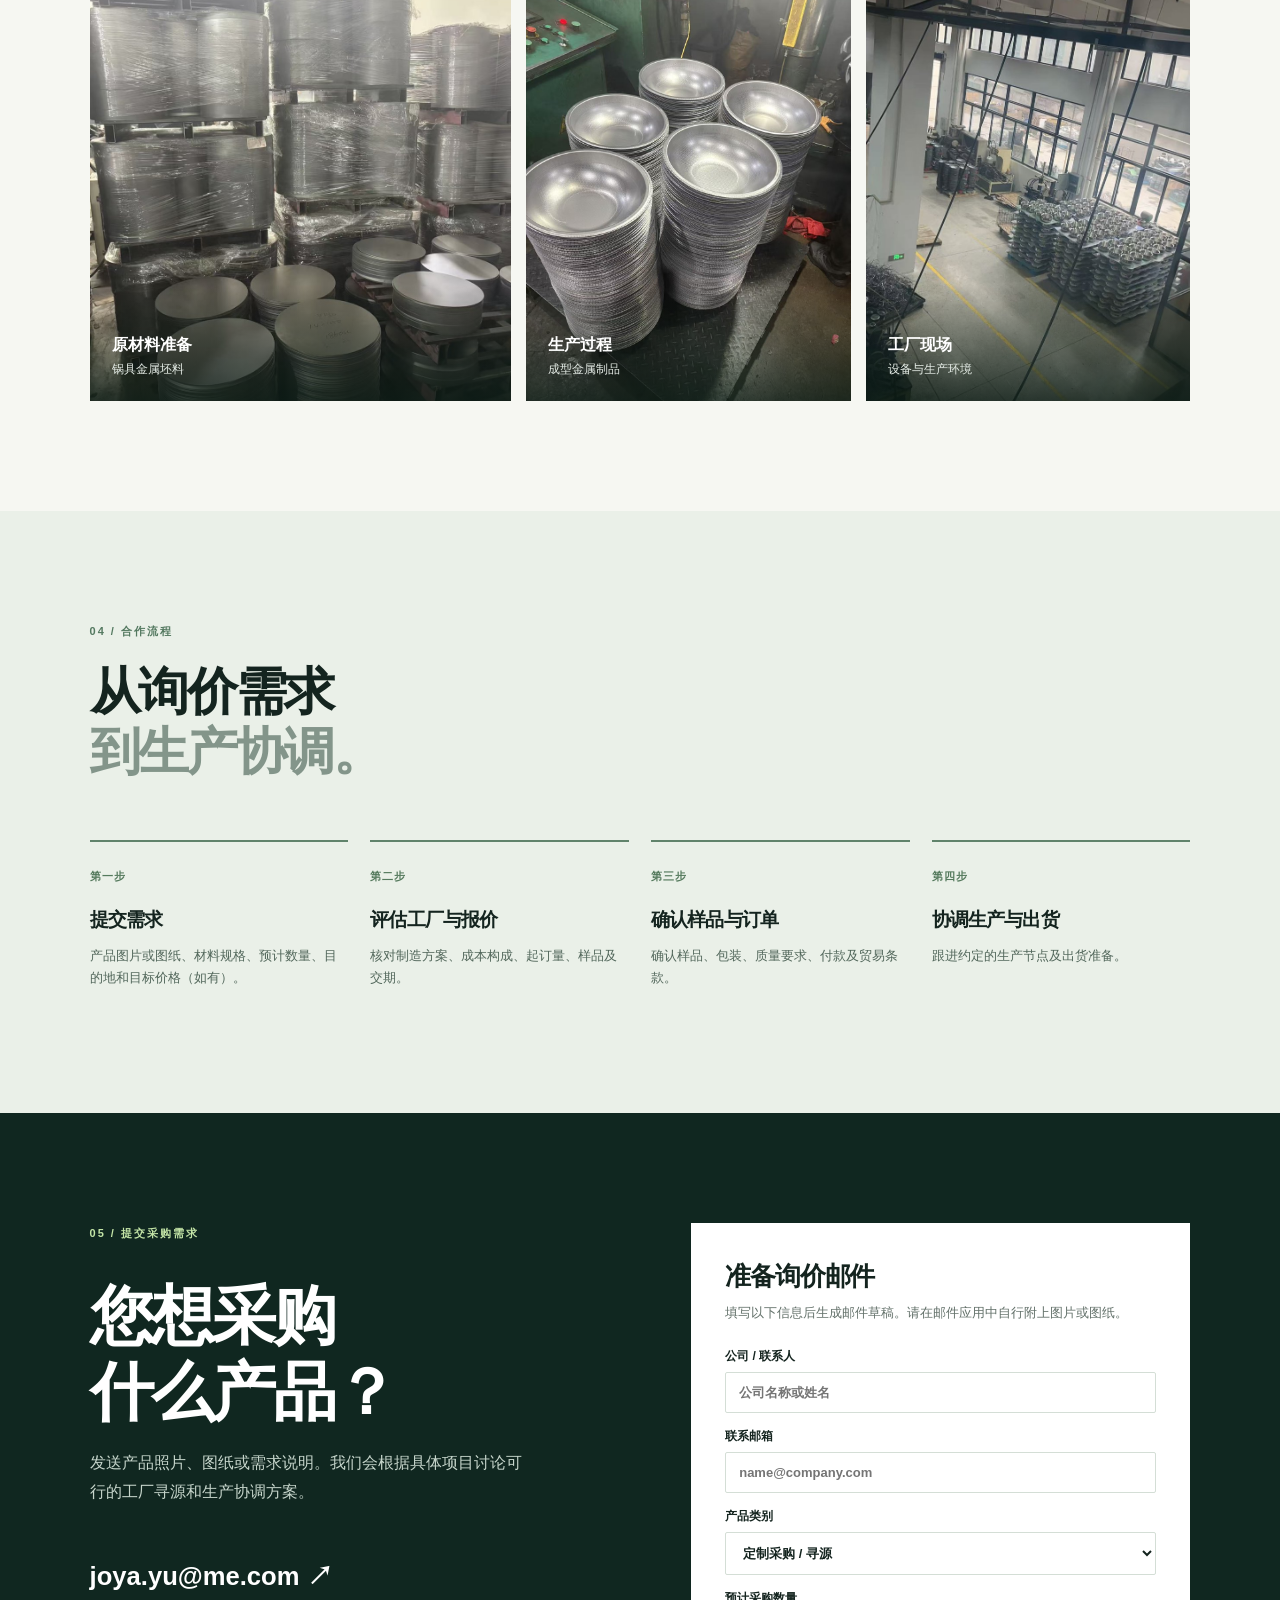
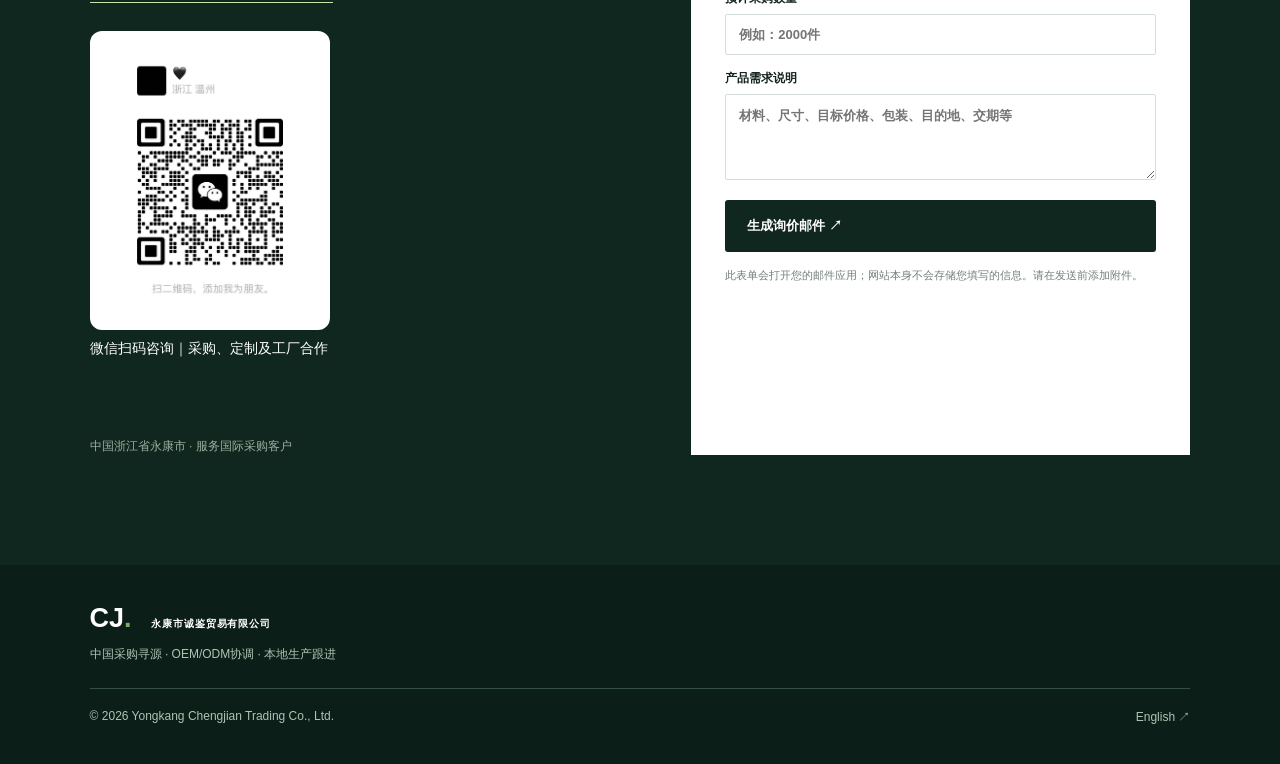
==== commit fc614d22: "Add verified WeChat QR image to Chinese contact section" ====
--- a/zh.html
+++ b/zh.html
@@ -7,5 +7,5 @@
 <section class="categories section" id="categories"><div><span class="kicker">02 / 产品领域</span><h2>以现有经验为基础，<br>灵活拓展产品采购。</h2><p>以下为主要寻源方向，不代表所有产品均有现货或已确认生产方案。</p></div><div class="category-list"><div><span class="category-index">01</span><h3>锅具与厨房用品</h3><p>炒锅、煎锅、特色早餐煎盘及相关厨具</p><span class="arrow">↗</span></div><div><span class="category-index">02</span><h3>烧烤与户外用品</h3><p>烧烤炉、户外金属用品及配件</p><span class="arrow">↗</span></div><div><span class="category-index">03</span><h3>家居收纳与五金</h3><p>按产品要求寻找合适工厂</p><span class="arrow">↗</span></div><div><span class="category-index">04</span><h3>定制开发与其他产品</h3><p>欢迎提供图纸、参考图片或样品进行可行性评估</p><span class="arrow">↗</span></div></div><p><a class="btn btn-dark" href="index.html#products">查看英文网站的产品参考目录 ↗</a> <a class="text-link" href="index.html#specialty">特色锅具参考 ↗</a></p></section>
 <section class="showcase section" id="experience"><div class="showcase-heading"><div><span class="kicker">03 / 生产现场参考</span><h2>了解实际制造环境。</h2></div><p>以下照片来自合作制造商现场及相关生产协调活动；所示工厂并非诚鉴自有。</p></div><div class="photo-grid"><figure class="photo photo-a"><img src="assets/factory-3.jpg" alt="金属圆片原材料" loading="lazy"><figcaption><strong>原材料准备</strong><span>锅具金属坯料</span></figcaption></figure><figure class="photo photo-b"><img src="assets/factory-4.jpg" alt="成型锅具部件" loading="lazy"><figcaption><strong>生产过程</strong><span>成型金属制品</span></figcaption></figure><figure class="photo photo-c"><img src="assets/factory-1.jpg" alt="合作制造商生产环境" loading="lazy"><figcaption><strong>工厂现场</strong><span>设备与生产环境</span></figcaption></figure></div></section>
 <section class="process section" id="process"><div class="section-head"><span class="kicker">04 / 合作流程</span><h2>从询价需求<br><span>到生产协调。</span></h2></div><div class="steps"><div><span>第一步</span><h3>提交需求</h3><p>产品图片或图纸、材料规格、预计数量、目的地和目标价格（如有）。</p></div><div><span>第二步</span><h3>评估工厂与报价</h3><p>核对制造方案、成本构成、起订量、样品及交期。</p></div><div><span>第三步</span><h3>确认样品与订单</h3><p>确认样品、包装、质量要求、付款及贸易条款。</p></div><div><span>第四步</span><h3>协调生产与出货</h3><p>跟进约定的生产节点及出货准备。</p></div></div></section>
-<section class="contact section" id="contact"><div class="contact-left"><span class="kicker">05 / 提交采购需求</span><h2>您想采购<br>什么产品？</h2><p>发送产品照片、图纸或需求说明。我们会根据具体项目讨论可行的工厂寻源和生产协调方案。</p><a href="mailto:joya.yu@me.com" class="email-link">joya.yu@me.com ↗</a><div class="location">中国浙江省永康市 · 服务国际采购客户</div></div><div class="contact-panel"><h3>准备询价邮件</h3><p>填写以下信息后生成邮件草稿。请在邮件应用中自行附上图片或图纸。</p><form id="rfq"><label>公司 / 联系人<input name="name" required placeholder="公司名称或姓名"></label><label>联系邮箱<input name="email" type="email" required placeholder="name@company.com"></label><label>产品类别<select name="category"><option>定制采购 / 寻源</option><option>锅具及厨房用品</option><option>特色早餐煎盘</option><option>烧烤及户外用品</option><option>家居用品</option><option>五金及金属制品</option><option>OEM/ODM产品开发</option><option>寻找替代供应商 / 比价</option><option>其他</option></select></label><label>预计采购数量<input name="quantity" placeholder="例如：2000件"></label><label>产品需求说明<textarea name="details" rows="4" required placeholder="材料、尺寸、目标价格、包装、目的地、交期等"></textarea></label><button class="btn btn-dark" type="submit">生成询价邮件 ↗</button><small>此表单会打开您的邮件应用；网站本身不会存储您填写的信息。请在发送前添加附件。</small></form></div></section></main>
+<section class="contact section" id="contact"><div class="contact-left"><span class="kicker">05 / 提交采购需求</span><h2>您想采购<br>什么产品？</h2><p>发送产品照片、图纸或需求说明。我们会根据具体项目讨论可行的工厂寻源和生产协调方案。</p><a href="mailto:joya.yu@me.com" class="email-link">joya.yu@me.com ↗</a><div class="wechat-contact" style="margin-top:28px;max-width:240px"><div style="background:#fff;padding:12px;border-radius:12px"><img src="assets/Weixin%20Image_20261023163003_383_290.jpg" alt="微信联系二维码" style="display:block;width:100%;height:auto" loading="lazy"></div><p style="margin-top:10px;font-size:14px">微信扫码咨询｜采购、定制及工厂合作</p></div><div class="location">中国浙江省永康市 · 服务国际采购客户</div></div><div class="contact-panel"><h3>准备询价邮件</h3><p>填写以下信息后生成邮件草稿。请在邮件应用中自行附上图片或图纸。</p><form id="rfq"><label>公司 / 联系人<input name="name" required placeholder="公司名称或姓名"></label><label>联系邮箱<input name="email" type="email" required placeholder="name@company.com"></label><label>产品类别<select name="category"><option>定制采购 / 寻源</option><option>锅具及厨房用品</option><option>特色早餐煎盘</option><option>烧烤及户外用品</option><option>家居用品</option><option>五金及金属制品</option><option>OEM/ODM产品开发</option><option>寻找替代供应商 / 比价</option><option>其他</option></select></label><label>预计采购数量<input name="quantity" placeholder="例如：2000件"></label><label>产品需求说明<textarea name="details" rows="4" required placeholder="材料、尺寸、目标价格、包装、目的地、交期等"></textarea></label><button class="btn btn-dark" type="submit">生成询价邮件 ↗</button><small>此表单会打开您的邮件应用；网站本身不会存储您填写的信息。请在发送前添加附件。</small></form></div></section></main>
 <footer><div class="footer-brand">CJ<span>.</span> <small>永康市诚鉴贸易有限公司</small></div><p>中国采购寻源 · OEM/ODM协调 · 本地生产跟进</p><div><span>© <span id="year"></span> Yongkang Chengjian Trading Co., Ltd.</span><a href="index.html">English ↗</a></div></footer><script src="script.js"></script></body></html>
